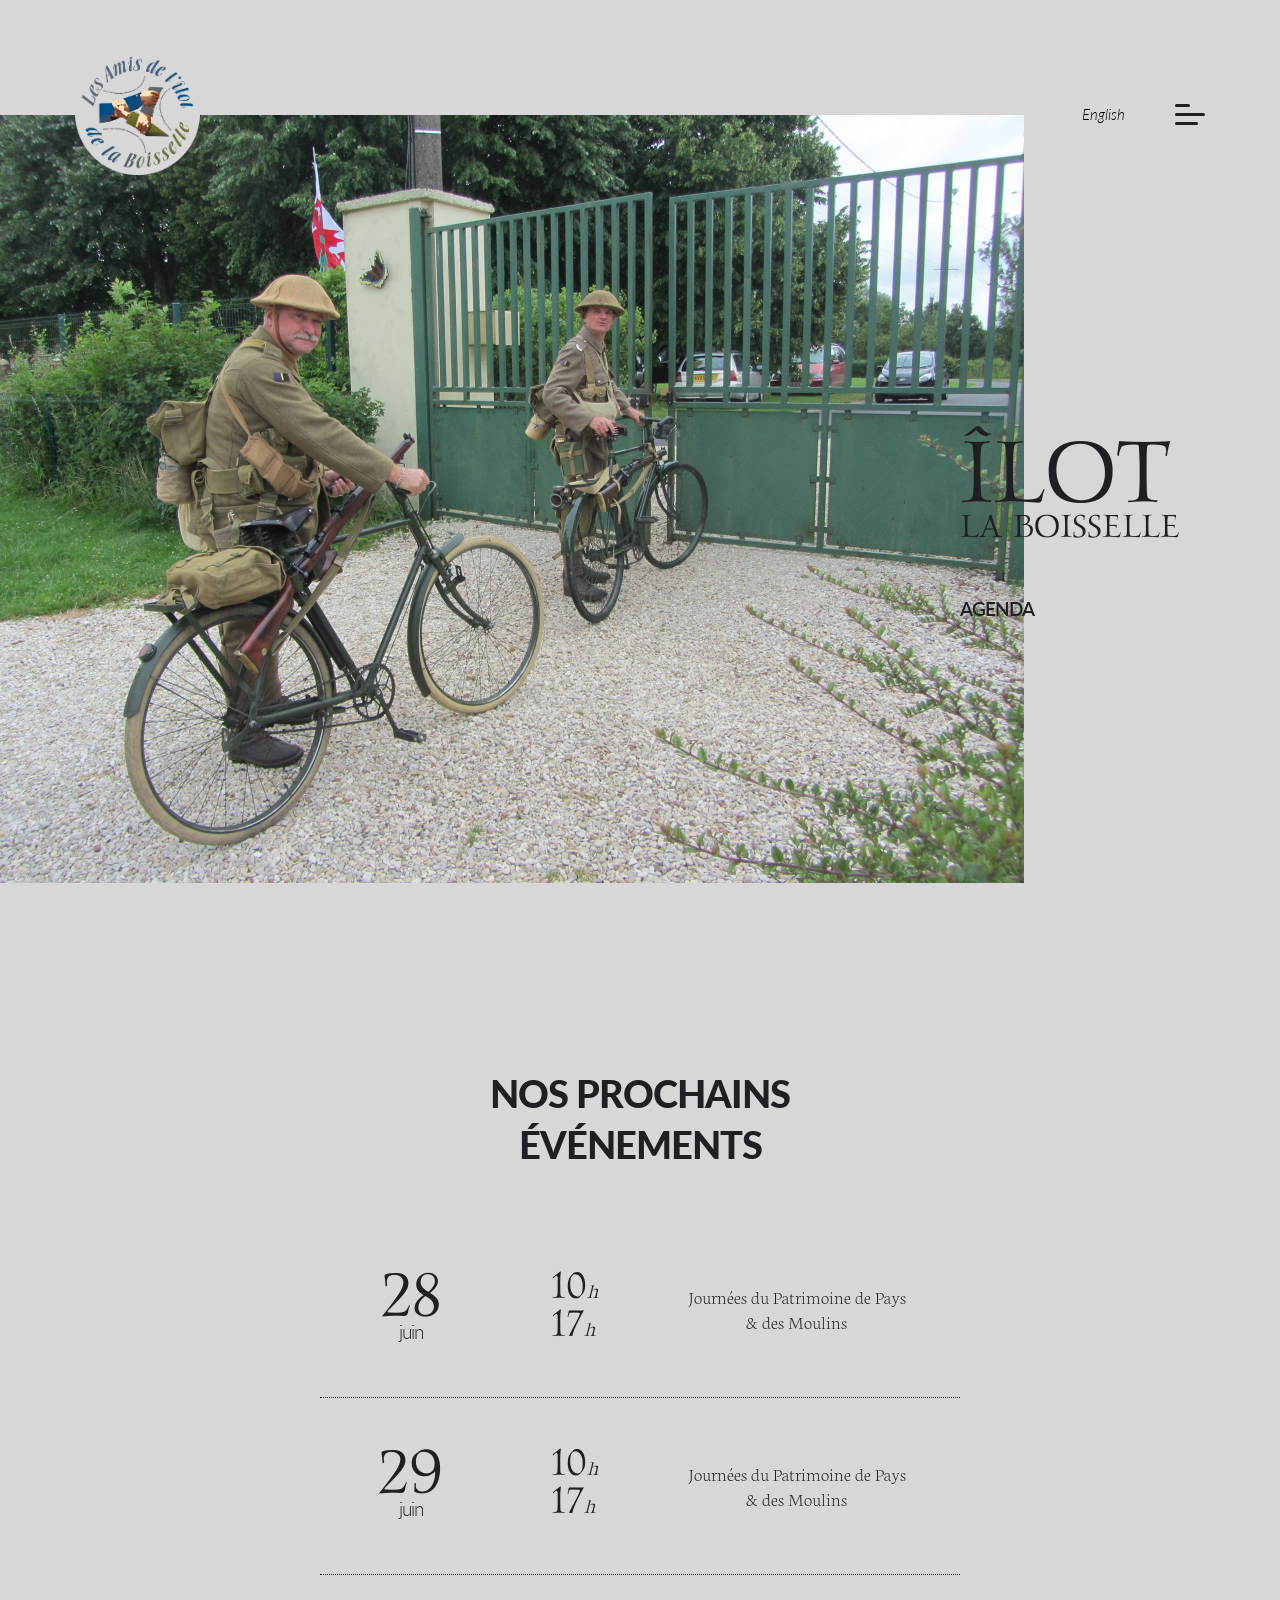
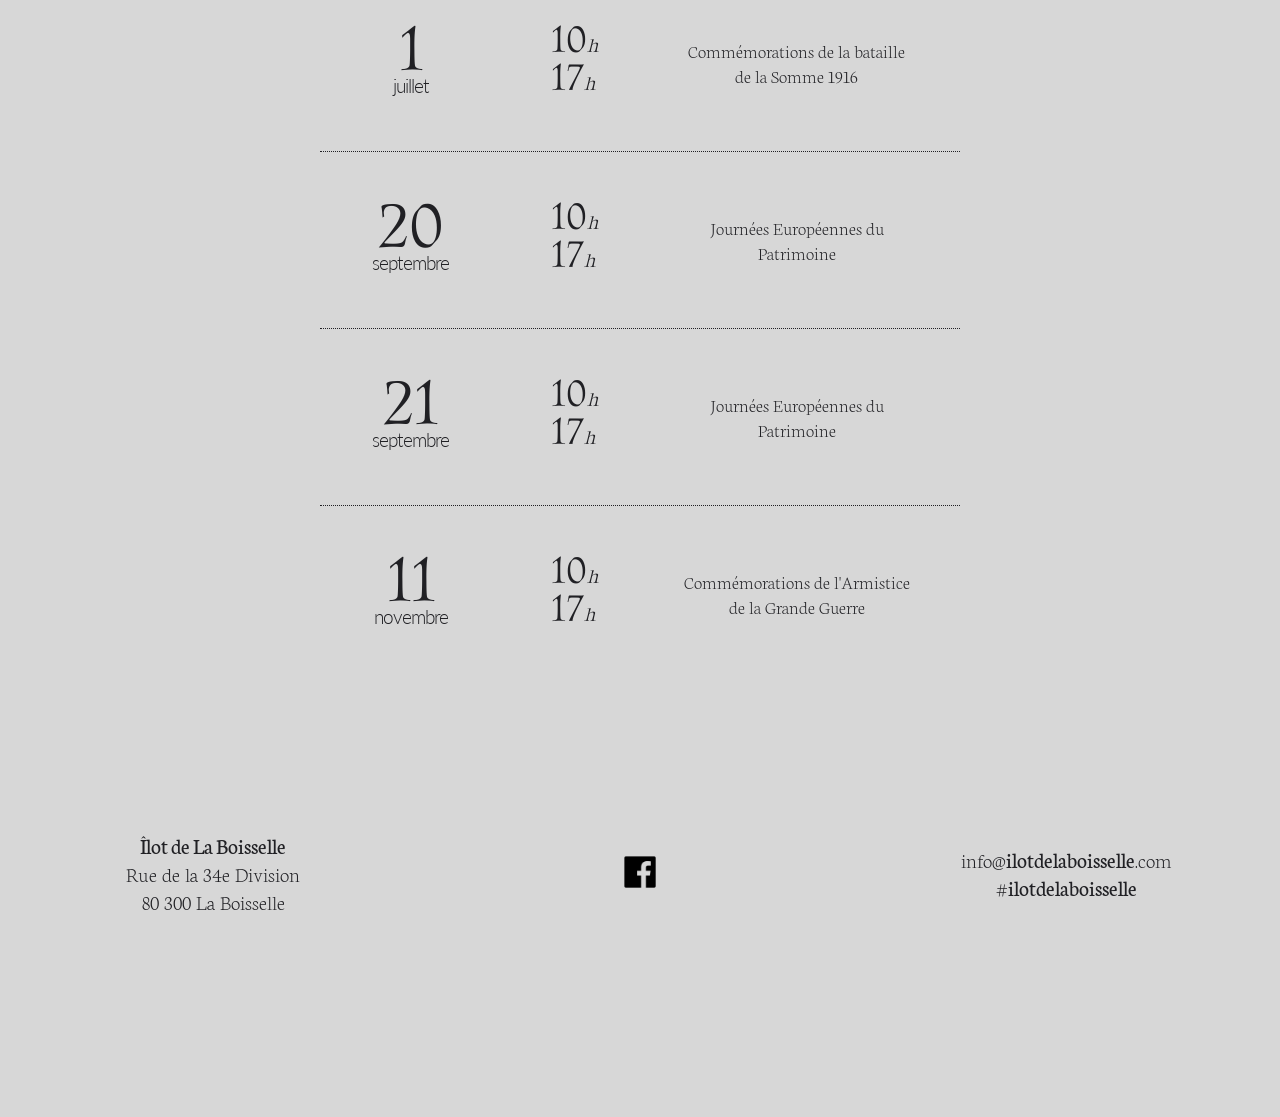
==== agenda.html @ f4444aa7 "Static website" ====
<!DOCTYPE html>
<html lang="fr">
<head>
<title>&Icirc;lot de La Boisselle - Agenda</title>

<meta name="viewport" content="width=device-width, initial-scale=1">

<link rel="stylesheet" href="./css/style.css">
<link rel="stylesheet" href="./css/navBar.css">
<link rel="stylesheet" href="./css/homepage.css">
<link rel="stylesheet" href="./css/histoire.css">

<link rel="shortcut icon" href="./img/favicon/favicon.ico">
<link rel="apple-touch-icon" href="./img/favicon/apple-touch-icon.png">
<link rel="apple-touch-icon" sizes="72x72" href="./img/favicon/apple-touch-icon-72x72.png">
<link rel="apple-touch-icon" sizes="114x114" href="./img/favicon/apple-touch-icon-114x114.png">

</head>
<body>

    <header>
        <div class="logo">
            <a href="https://www.ilotdelaboisselle.com/"><img src="./img/amis-ilot.png" alt="Homepage"></a>
        </div>
        <div class="menu">
            <div class="languages">
                <a href="./en/calendar.html">English</a>
            </div>
            <div class="nav">
                <label for="check">
                    <input type="checkbox" id="check" onclick="openNav(this)"/>
                        <span></span>
                        <span></span>
                        <span></span>
                </label>
            </div>
        </div>
        <div id="myNav" class="overlay">
            <div id="myContent" class="overlay-content">
                <div class="container">
                    <a href="./histoire.html">Le champ de bataille</a>
                    <a href="./visite.html">Pr&eacute;parer votre visite</a>
                    <a href="./les-amis.html">Les Amis de l'&Icirc;lot</a>
                    <a href="./agenda.html">Agenda</a>
                </div>
                <div class="overlay-footer">
                    <div class="overlay-footer-social">
                        <a href="https://www.facebook.com/ilotdelaboisselle" target="_blank"><img src="./img/facebook.png"></a>
                    </div>
                    <div class="overlay-footer-contact">
                        <a href="mailto: info@ilotdelaboisselle.com">info@<span class="footer-bold">ilotdelaboisselle</span>.com</a>
                    </div>
                </div>
            </div>
        </div>
    </header>

    <div class="top-histoire">
        <div class="top-img-histoire"><img src="./img/events-2.jpg"></div>
        <div class="top-title-histoire">
            <span class="top-title-ilot-histoire">&icirc;lot</span>
            <span class="top-title-la-boisselle-histoire">La Boisselle</span>
            <span class="top-title-site-histoire">Agenda</span>
        </div>
    </div>

    <div class="article">
        <h2 class="article-title">Nos prochains<br/>&eacute;v&eacute;nements</h2>
        <br/>
        <!-- <div class="events">
            <div class="events-date">
                <p class="events-date-day">5</p>
                <p class="events-date-month">f&eacute;vrier</p>
            </div>
            <div class="events-time">
                <p class="events-time-p">10<span class="events-time-hour">h</span></p>
                <p class="events-time-p">12<span class="events-time-hour">h</span></p>
            </div>
            <div class="events-desc">
                <p class="events-desc-p">Assembl&eacute;e G&eacute;n&eacute;rale des Amis de l'&icirc;lot</p>
            </div>
        </div>
        <div class="events-line"></div> -->
        <div class="events">
            <div class="events-date">
                <p class="events-date-day">28</p>
                <p class="events-date-month">juin</p>
            </div>
            <div class="events-time">
                <p class="events-time-p">10<span class="events-time-hour">h</span></p>
                <p class="events-time-p">17<span class="events-time-hour">h</span></p>
            </div>
            <div class="events-desc">
                <p class="events-desc-p">Journ&eacute;es du Patrimoine de Pays & des Moulins</p>
            </div>
        </div>
        <div class="events-line"></div>
        <div class="events">
            <div class="events-date">
                <p class="events-date-day">29</p>
                <p class="events-date-month">juin</p>
            </div>
            <div class="events-time">
                <p class="events-time-p">10<span class="events-time-hour">h</span></p>
                <p class="events-time-p">17<span class="events-time-hour">h</span></p>
            </div>
            <div class="events-desc">
                <p class="events-desc-p">Journ&eacute;es du Patrimoine de Pays & des Moulins</p>
            </div>
        </div>
        <div class="events-line"></div>
        <div class="events">
            <div class="events-date">
                <p class="events-date-day">1</p>
                <p class="events-date-month">juillet</p>
            </div>
            <div class="events-time">
                <p class="events-time-p">10<span class="events-time-hour">h</span></p>
                <p class="events-time-p">17<span class="events-time-hour">h</span></p>
            </div>
            <div class="events-desc">
                <p class="events-desc-p">Comm&eacute;morations de la bataille de la Somme 1916</p>
            </div>
        </div>
        <div class="events-line"></div>
        <div class="events">
            <div class="events-date">
                <p class="events-date-day">20</p>
                <p class="events-date-month">septembre</p>
            </div>
            <div class="events-time">
                <p class="events-time-p">10<span class="events-time-hour">h</span></p>
                <p class="events-time-p">17<span class="events-time-hour">h</span></p>
            </div>
            <div class="events-desc">
                <p class="events-desc-p">Journ&eacute;es Europ&eacute;ennes du Patrimoine</p>
            </div>
        </div>
        <div class="events-line"></div>
        <div class="events">
            <div class="events-date">
                <p class="events-date-day">21</p>
                <p class="events-date-month">septembre</p>
            </div>
            <div class="events-time">
                <p class="events-time-p">10<span class="events-time-hour">h</span></p>
                <p class="events-time-p">17<span class="events-time-hour">h</span></p>
            </div>
            <div class="events-desc">
                <p class="events-desc-p">Journ&eacute;es Europ&eacute;ennes du Patrimoine</p>
            </div>
        </div>
        <div class="events-line"></div>
        <div class="events">
            <div class="events-date">
                <p class="events-date-day">11</p>
                <p class="events-date-month">novembre</p>
            </div>
            <div class="events-time">
                <p class="events-time-p">10<span class="events-time-hour">h</span></p>
                <p class="events-time-p">17<span class="events-time-hour">h</span></p>
            </div>
            <div class="events-desc">
                <p class="events-desc-p">Comm&eacute;morations de l'Armistice de la Grande Guerre</p>
            </div>
        </div>
    </div>

    <div class="footer">
        <div class="address">
            <p><span class="footer-bold">&Icirc;lot de La Boisselle</span></p>
            <p>Rue de la 34e Division</p>
            <p>80 300 La Boisselle</p>
        </div>
        <div class="social">
            <a href="https://www.facebook.com/ilotdelaboisselle" target="_blank"><img src="./img/facebook.png"></a>
        </div>
        <div class="contact">
            <a href="mailto: info@ilotdelaboisselle.com">info@<span class="footer-bold">ilotdelaboisselle</span>.com</a>
            <p>#<span class="footer-bold">ilotdelaboisselle</span></p>
        </div>
    </footer>

    <script src="./js/animation.js"></script>

</body>
</html>
---- css/style.css ----
@import url('https://fonts.googleapis.com/css2?family=Lato:ital,wght@0,100;0,300;0,400;0,700;0,900;1,100;1,300;1,400;1,700;1,900&display=swap');
@import url('https://fonts.googleapis.com/css2?family=Neuton:ital,wght@0,200;0,300;0,400;0,700;0,800;1,400&display=swap');
@import url('https://fonts.googleapis.com/css?family=Source+Sans+Pro:200,300,400,600,700,900');
@import url('https://fonts.googleapis.com/css2?family=Gideon+Roman&display=swap');
@import url('https://fonts.googleapis.com/css2?family=Josefin+Slab:ital,wght@0,100;0,200;0,300;0,400;0,500;0,600;0,700;1,100;1,200;1,300;1,400;1,500;1,600;1,700&display=swap');

html, body{
    margin: 0 auto;
    height: 100%;
    width: 100%;
    font-family: 'Lato', sans-serif;
    font-weight: 400;
    color: rgb(32,32,36);
    background-color: rgb(215,215,215);
}
strong{
    font-family: 'Lato', sans-serif;
    font-weight: 900;
    text-transform: uppercase;
}
.illustration{
    margin: 0 auto;
    width: 50%;
    text-align: center;
}
.illustration-source{
    padding: 0;
    font-family: 'Neuton', serif;
    font-size: 15px;
    font-style: italic;
    line-height: 0;
    color: rgb(162,162,166);
}
.footer{
    width: 100%;
    display: flex;
    flex-direction: row;
    justify-content: center;
    align-items: center;
    align-content: center;
    font-family: 'Neuton', serif;
    padding: 0 0 200px 0;
}
.footer-bold{
    font-weight: 400;
}
.address{
    width: 33.33333%;
    font-size: 1.7vw;
    font-weight: 200;
    line-height: 2.2vw;
    text-align: center;
}
.address p{
    margin: 0;
}
.social{
    width: 33.33333%;
    text-align: center;
}
.social img{
    height: 50px;
}
.contact{
    width: 33.33333%;
    font-size: 1.7vw;
    font-weight: 200;
    line-height: 2.2vw;
    text-align: center;
}
.contact p{
    margin: 0;
}
.contact a{
    color: rgb(32,32,36);
    text-decoration: none;
}


@keyframes wipe-enter {
	0% {
        opacity: 0%;
		transform: translateY(200px);
	}
    25% {
        opacity: 0%;
    }
    100% {
        opacity: 100%;
    }
}
@media (prefers-reduced-motion: no-preference) {
    .article-animation {
        animation: wipe-enter 2.5s 1;
    }
  }


@media only screen and (min-width: 768px) and (max-width: 959px) and (orientation:portrait) {
	.illustration{
        width: 70%;
    }
    .footer{
        padding: 0 0 100px 0;
    }
    .address{
        font-size: 2vw;
        line-height: 2.5vw;
    }
    .contact{
        font-size: 2vw;
        line-height: 2.5vw;
    }
}
@media only screen and (min-width: 768px) and (max-width: 959px) and (orientation:landscape) {
	.illustration{
        width: 60%;
    }
    .footer{
        padding: 0 0 75px 0;
    }
    .address{
        font-size: 2vw;
        line-height: 2.5vw;
    }
    .contact{
        font-size: 2vw;
        line-height: 2.5vw;
    }
}
@media only screen and (max-width: 767px) {
    .illustration{
        width: 90%;
    }
    .footer{
        padding: 0 0 75px 0;
        flex-direction: column;
    }
    .address{
        width: 100%;
        font-size: 4vw;
        line-height: 4.5vw;
        margin-bottom: 30px;
    }
    .social{
        width: 100%;
        margin-bottom: 30px;
    }
    .social img{
        height: 40px;
    }
    .contact{
        width: 100%;
        font-size: 4vw;
        line-height: 4.5vw;
    }
}
---- css/navBar.css ----
header{
    opacity: 0%;
    position: fixed;
    width: 100%;
    display: flex;
    flex-direction: row;
    flex-wrap: nowrap;
    justify-content: space-between;
    align-items: center;
    align-content: center;
    margin-top: 50px;
    z-index: 2;

    animation-name: appearAnim;
    animation-delay: 2s;
    animation-duration: 2s;
    -webkit-animation-fill-mode: forwards;
    -moz-animation-fill-mode: forwards;
    -ms-animation-fill-mode: forwards;
    -o-animation-fill-mode: forwards;
    animation-fill-mode: forwards;
}
@keyframes appearAnim {
    0% {opacity: 0%;}
    100% {opacity: 100%;}
}
.logo{
    margin-left: 75px;
    z-index: 2;
}
.logo img{
    width: 125px;
    height: 125px;
}
.menu{
    margin-right: 75px;
    z-index: 2;
}
.menu a{
    margin-right: 50px;
    text-decoration: none;
}
.languages{
    display: inline-block;
    margin-top: 3px;
}
.languages a{
    margin-right: 50px;
    font-family: 'Lato', sans-serif;
    font-size: 15px;
    font-weight: 300;
    font-style: italic;
    color: black;
    outline: none;
    border: none;
    background-color: transparent;
}
.nav{
    float: right;
}
label{
    display: flex;
    flex-direction: column;
    width: 30px;
    cursor: pointer;
}
label span{
    background: rgb(32, 32, 36);
    border-radius: 5px;
    height: 3px;
    margin: 3px 0;
    transition: 1s  cubic-bezier(0.68, -0.6, 0.32, 1.6);
}
span:nth-of-type(1){
    width: 50%;
}
span:nth-of-type(2){
    width: 100%;
}
span:nth-of-type(3){
    width: 75%;
}
input[type="checkbox"]{
    display: none;
}
input[type="checkbox"]:checked ~ span:nth-of-type(1){
    transform-origin: bottom;
    transform: rotatez(45deg) translate(5px,0px)
}
input[type="checkbox"]:checked ~ span:nth-of-type(2){
    transform-origin: top;
    transform: rotatez(-45deg)
}
input[type="checkbox"]:checked ~ span:nth-of-type(3){
    transform-origin: bottom;
    width: 50%;
    transform: translate(13px,-5px) rotatez(45deg);
}
.overlay{
    height: 0%;
    width: 100%;
    position: fixed;
    z-index: 1;
    overflow: hidden;
    transition: 1s;
    top: 0;
    left: 0;
    background-color: rgb(215,215,215);
}
.overlay-content{
    opacity: 0%;
    transition: 2.5s;
    height: 100%;
    display: flex;
    flex-direction: column;
    justify-content: center;
    align-items: center;
    text-align: center;
}
.container a { 
    padding: 15px;
    font-weight: 900;
    font-style: normal;
    text-transform: uppercase;
    text-decoration: none;
    font-size: 2.5vw;
    color: rgb(32,32,36);
    display: block;
    transition: 0.3s; 
}
.container a:hover, .container a:focus { 
    color: rgb(32,32,36); 
}
.overlay-footer{
    position: absolute;
    bottom: 0;
    width: 100%;
    margin-bottom: 50px;
    display: flex;
    flex-direction: row;
    justify-content: space-between;
    align-items: center;
    text-align: center;
    font-family: 'Neuton', serif;
}
.overlay-footer-social{
    margin-left: 75px;
    text-align: center;
}
.overlay-footer-social img{
    height: 50px;
}
.overlay-footer-contact{
    margin-right: 75px;
    font-size: 1.7vw;
    font-weight: 200;
    line-height: 2.2vw;
    text-align: center;
    text-transform: lowercase;
}
.overlay-footer-contact p{
    margin: 0;
}
.overlay-footer-contact a{
    color: rgb(32,32,36);
    text-decoration: none;
}


@media only screen and (min-width: 768px) and (max-width: 959px) and (orientation:portrait) {
	.container a { 
        padding: 15px;
        font-size: 4.5vw;
    }
    .overlay-footer-contact{
        font-size: 3vw;
    }
}
@media only screen and (min-width: 768px) and (max-width: 959px) and (orientation:landscape) {
	header{
        margin-top: 15px;
    }
    .logo{
        margin-left: 25px;
        z-index: 2;
    }
    .logo img{
        width: 100px;
        height: 100px;
    }
    .menu{
        margin-right: 25px;
        z-index: 2;
    }
    .languages a{
        margin-right: 25px;
    }
    .container a { 
        padding: 10px;
        font-size: 4vw;
    }
    .overlay-footer{
        margin-bottom: 25px;
    }
    .overlay-footer-social{
        margin-left: 25px;
    }
    .overlay-footer-social img{
        height: 40px;
    }
    .overlay-footer-contact{
        margin-right: 25px;
        font-size: 2vw;
    }
}
@media only screen and (max-width: 767px) {
    header{
        margin-top: 25px;
    }
    .logo{
        margin-left: 25px;
        z-index: 2;
    }
    .logo img{
        width: 100px;
        height: 100px;
    }
    .menu{
        margin-right: 25px;
        z-index: 2;
    }
    .languages a{
        margin-right: 25px;
    }
    .container a { 
        padding: 15px;
        font-size: 5.5vw;
    }
    .overlay-footer{
        margin-bottom: 25px;
    }
    .overlay-footer-social{
        margin-left: 25px;
    }
    .overlay-footer-social img{
        height: 40px;
    }
    .overlay-footer-contact{
        margin-right: 25px;
        font-size: 4vw;
    }
}
---- css/homepage.css ----
.top{
	position: relative;
    margin: auto 0;
	width: 100%;
    height: auto;
}
.top-title{
    position: absolute;
    top: 50%;
    left: 75%;
    width: 25%;
    display: flex;
    flex-direction: column;
    opacity: 0%;

    animation-name: appearAnim;
    animation-delay: 1s;
    animation-duration: 2s;
    -webkit-animation-fill-mode: forwards;
    -moz-animation-fill-mode: forwards;
    -ms-animation-fill-mode: forwards;
    -o-animation-fill-mode: forwards;
    animation-fill-mode: forwards;
}
.top-title-ilot{
    font-family: 'Gideon Roman', serif;
    font-size: 7.1vw;
    line-height: 5vw;
    text-transform: uppercase;
}
.top-title-la-boisselle{
    font-family: 'Gideon Roman', serif;
    font-size: 2.6vw;
    line-height: normal;
    text-transform: uppercase;
}
.top-title-site{
    margin-top: 50px;
    font-family: 'Lato', sans-serif;
    font-weight: 600;
    font-size: 1.5vw;
    letter-spacing: -1px;
    line-height: normal;
    text-transform: uppercase;
}
.top-img img{
    position: relative;
    margin-top: 115px;
    left: 0;
    width: 80%;
    opacity: 0%;

    animation-name: appearAnim;
    animation-duration: 2s;
    -webkit-animation-fill-mode: forwards;
    -moz-animation-fill-mode: forwards;
    -ms-animation-fill-mode: forwards;
    -o-animation-fill-mode: forwards;
    animation-fill-mode: forwards;
}
.article{
    margin: 0 auto;
    padding: 150px 0 150px 0;
    float: clear;
    width: 50%;
    text-align: center;
}
.article-title{
    font-family: 'Lato', sans-serif;
    font-size: 3vw;
    font-weight: 900;
    letter-spacing: -1px;
    line-height: 4vw;
    text-transform: uppercase;
}
.article-desc{
    font-family: 'Neuton', serif;
    font-size: 1.5vw;
    font-weight: 200;
    line-height: 2.5vw;
}
.article-link{
	margin: 75px 0 75px 0;
}
.article-link a{
	font-family: 'Lato', sans-serif;
	font-size: 22px;
	font-weight: 900;
	letter-spacing: -1px;
	text-transform: uppercase;
	padding: 20px 35px 20px 35px;
	color: rgb(32, 32, 36);
	border: 2px solid rgb(32, 32, 36);;
    text-decoration: none;
}
.article-link a:hover{
	color: rgb(215,215,215);
	background-color: rgb(32, 32, 36);;
}
#myVideo{
    display: flex;
    flex-direction: row;
    width: inherit;
    justify-content: center;
    align-items: center;
    text-align: center;
}
.article-images{
	height: 700px;
	background-attachment: none;
	background-position: center center;
	-moz-background-size: cover;
	-webkit-background-size: cover;
	background-size: cover;
  	overflow: hidden;
}
.article-columns-citation{
    display: flex;
    flex-direction: row;
    align-items: center;
    margin: 0 auto;
}
.article-columns{
    display: flex;
    flex-direction: row;
    align-items: center;
    margin: 0 auto;
}
.article-columns-img{
    margin-left: 10%;
    width: 40%;
}
.article-columns-general{
    margin-left: 10%;
    width: 30%;
    font-family: 'Neuton', serif;
    font-size: 1.5vw;
    font-weight: 100;
    line-height: 2.5vw;
}
.article-columns-general h4{
    font-family: 'Neuton', serif;
    font-size: 2.2vw;
    font-style: italic;
    line-height: 4vw;
}
.article-columns-general h5{
    font-family: 'Neuton', serif;
    font-size: 1.5vw;
    font-weight: 200;
    line-height: 2.5vw;
}
.space{
    margin: 200px;
}
.one-two-column{
    width: 50%;
    margin-left: 15%;
    padding-right: 9px;
}
.two-two-column{
    width: 50%;
    margin-right: 15%;
    padding-left: 9px;
}
.events{
    display: flex;
    flex-direction: row;
    justify-content: center;
    align-items: center;
    align-content: center;
		color: rgb(32,32,36);
}
.events-line{
    border-bottom: 1px dotted rgb(32,32,36);
}
.events-date{
    width: 25%;
    padding: 50px;
}
.events-time{
    width: 5%;
    padding: 50px;
}
.events-desc{
    width: 70%;
    padding: 50px;
}
.events-date-day{
    margin: 0;
    font-family: 'Gideon Roman', serif;
    font-size: 5vw;
    line-height: 3.5vw;
}
.events-date-month{
    margin: 0;
    font-family: 'Lato', sans-serif;
    font-weight: 300;
    font-size: 1.5vw;
    letter-spacing: -1px;
}
.events-time-p{
    margin: 0;
    font-family: 'Gideon Roman', serif;
    font-size: 3vw;
    line-height: 2.5vw;
}
.events-time-hour{
    margin: 0;
    font-family: 'Gideon Roman', serif;
    font-size: 1.5vw;
    font-style: italic;
}
.events-desc-p{
    margin: 0;
    font-family: 'Neuton', serif;
    font-size: 1.5vw;
    font-weight: 200;
    line-height: 2vw;
    text-align: center;
}


@media only screen and (min-width: 768px) and (max-width: 959px) and (orientation:portrait) {
	.top-title{
        position: relative;
        top: -20px;
        left: 45%;
        width: 55%;
    }
    .top-title-ilot{
        font-size: 17vw;
        line-height: 11vw;
    }
    .top-title-la-boisselle{
        font-size: 6vw;
    }
    .top-title-site{
        margin-top: 25px;
        font-size: 2.5vw;
    }
    .top-img img{
        margin-top: 130px;
    }
    .article{
        width: 80%;
    }
    .article-title{
        font-size: 4.5vw;
        line-height: normal;
    }
    .article-desc{
        font-size: 2.5vw;
        line-height: normal;
    }
    .article-link a{
        font-size: 20px;
        padding: 20px 30px 20px 30px;
        letter-spacing: 0px;
    }
    .article-columns-citation{
        flex-direction: column;
    }
    .article-columns-img{
        margin-right: 10%;
        width: 60%;
    }
    .article-columns-general{
        margin-left: 20%;
        width: 60%;
    }
    .article-columns-general h4{
        font-size: 3.5vw;
        line-height: 5.5vw;
        text-align: left;
    }
    .article-columns-general h5{
        font-size: 2.5vw;
        line-height: 3.5vw;
        text-align: left;
    }
    .events-date{
        width: 20%;
    }
    .events-time{
        width: 10%;
    }
    .events-desc{
        width: 70%;
    }
    .events-date-day{
        font-size: 8vw;
        line-height: 7vw;
    }
    .events-date-month{
        font-size: 2vw;
    }
    .events-time-p{
        font-size: 5.5vw;
        line-height: 4vw;
    }
    .events-time-hour{
        font-size: 2.5vw;
    }
    .events-desc-p{
        font-size: 2.5vw;
        line-height: 2.5vw;
    }
}
@media only screen and (min-width: 768px) and (max-width: 959px) and (orientation:landscape) {
	.top-title{
        top: 35%;
    }
    .top-title-site{
        margin-top: 15px;
        font-size: 2vw;
    }
    .top-img img{
        margin-top: 70px;
    }
    .article{
        width: 80%;
        padding: 75px 0 75px 0;
    }
    .article-title{
        font-size: 4.5vw;
        line-height: normal;
    }
    .article-desc{
        font-size: 2.5vw;
        line-height: normal;
    }
    .article-link a{
        font-size: 20px;
        padding: 20px 30px 20px 30px;
        letter-spacing: 0px;
    }
    .article-columns-general h4{
        font-size: 2.5vw;
        line-height: 4vw;
    }
    .article-columns-general h5{
        font-size: 1.5vw;
        line-height: 2.5vw;
    }
    .space{
        margin: 75px;
    }
    .events-date{
        width: 20%;
    }
    .events-time{
        width: 10%;
    }
    .events-desc{
        width: 70%;
    }
    .events-date-day{
        font-size: 8vw;
        line-height: 7vw;
    }
    .events-date-month{
        font-size: 2vw;
    }
    .events-time-p{
        font-size: 5.5vw;
        line-height: 4vw;
    }
    .events-time-hour{
        font-size: 2.5vw;
    }
    .events-desc-p{
        font-size: 2.5vw;
        line-height: 2.5vw;
    }
}
@media only screen and (max-width: 767px) {
    .top-title{
        position: relative;
        top: -20px;
        left: 45%;
        width: 55%;
    }
    .top-title-ilot{
        font-size: 20vw;
        line-height: 15vw;
    }
    .top-title-la-boisselle{
        font-size: 7vw;
    }
    .top-title-site{
        margin-top: 25px;
        font-size: 3.5vw;
    }
    .top-img img{
        margin-top: 95px;
    }
    .article{
        padding: 75px 0 75px 0;
        width: 80%;
    }
    .article-title{
        font-size: 6vw;
        line-height: normal;
    }
    .article-desc{
        font-size: 5vw;
        line-height: normal;
    }
    .article-link a{
        font-size: 15px;
        padding: 15px 25px 15px 25px;
        letter-spacing: 0px;
    }
    .article-columns-citation{
        flex-direction: column;
    }
    .article-columns-img{
        margin-right: 10%;
        width: 60%;
    }
    .article-columns-general{
        margin-left: 20%;
        width: 60%;
    }
    .article-columns-general h4{
        font-size: 5vw;
        line-height: 8vw;
        text-align: left;
    }
    .article-columns-general h5{
        font-size: 4vw;
        line-height: 5.5vw;
        text-align: left;
    }
    .one-two-column{
        margin-left: 18px;
    }
    .two-two-column{
        margin-right: 18px;
    }
    .space{
        margin: 75px;
    }
    .events{
        margin: 15px 0 15px 0;
    }
    .events-date{
        width: 25%;
        padding: 10px;
    }
    .events-time{
        width: 15%;
        margin-top: 3px;
        padding: 10px;
    }
    .events-desc{
        width: 60%;
        padding: 10px;
    }
    .events-date-day{
        font-size: 7vw;
        line-height: 6vw;
    }
    .events-date-month{
        font-size: 3.5vw;
    }
    .events-time-p{
        font-size: 5.5vw;
        line-height: 4vw;
    }
    .events-time-hour{
        font-size: 2.5vw;
    }
    .events-desc-p{
        font-size: 4vw;
        line-height: 4vw;
    }
}
---- css/histoire.css ----
.top-histoire{
	position: relative;
    margin: auto 0;
	width: 100%;
    height: auto;
}
.top-title-histoire{
    position: absolute;
    top: 50%;
    left: 75%;
    width: 25%;
    display: flex;
    flex-direction: column;
    opacity: 0%;

    animation-name: appearAnim;
    animation-delay: 1s;
    animation-duration: 2s;
    -webkit-animation-fill-mode: forwards;
    -moz-animation-fill-mode: forwards;
    -ms-animation-fill-mode: forwards;
    -o-animation-fill-mode: forwards;
    animation-fill-mode: forwards;
}
.top-title-ilot-histoire{
    font-family: 'Gideon Roman', serif;
    font-size: 7.1vw;
    line-height: 5vw;
    text-transform: uppercase;
}
.top-title-la-boisselle-histoire{
    font-family: 'Gideon Roman', serif;
    font-size: 2.6vw;
    line-height: normal;
    text-transform: uppercase;
}
.top-title-site-histoire{
    margin-top: 50px;
    font-family: 'Lato', sans-serif;
    font-weight: 600;
    font-size: 1.5vw;
    letter-spacing: -1px;
    line-height: normal;
    text-transform: uppercase;
}
.top-img-histoire img{
    position: relative;
    margin-top: 115px;
    left: 0;
    width: 80%;
    opacity: 0%;

    animation-name: appearAnim;
    animation-duration: 2s;
    -webkit-animation-fill-mode: forwards;
    -moz-animation-fill-mode: forwards;
    -ms-animation-fill-mode: forwards;
    -o-animation-fill-mode: forwards;
    animation-fill-mode: forwards;
}


@media only screen and (min-width: 768px) and (max-width: 959px) and (orientation:portrait) {
	.top-title-histoire{
        position: relative;
        top: -20px;
        left: 45%;
        width: 55%;
    }
    .top-title-ilot-histoire{
        font-size: 17vw;
        line-height: 11vw;
    }
    .top-title-la-boisselle-histoire{
        font-size: 6vw;
    }
    .top-title-site-histoire{
        margin-top: 25px;
        font-size: 2.5vw;
    }
    .top-img-histoire img{
        margin-top: 130px;
    }
}
@media only screen and (min-width: 768px) and (max-width: 959px) and (orientation:landscape) {
	.top-title-histoire{
        top: 35%;
    }
    .top-title-site-histoire{
        margin-top: 15px;
        font-size: 2vw;
    }
    .top-img-histoire img{
        margin-top: 70px;
    }
}
@media only screen and (max-width: 767px) {
    .top-title-histoire{
        position: relative;
        top: -20px;
        left: 45%;
        width: 55%;
    }
    .top-title-ilot-histoire{
        font-size: 20vw;
        line-height: 15vw;
    }
    .top-title-la-boisselle-histoire{
        font-size: 7vw;
    }
    .top-title-site-histoire{
        margin-top: 25px;
        font-size: 3.5vw;
    }
    .top-img-histoire img{
        margin-top: 95px;
    }
}
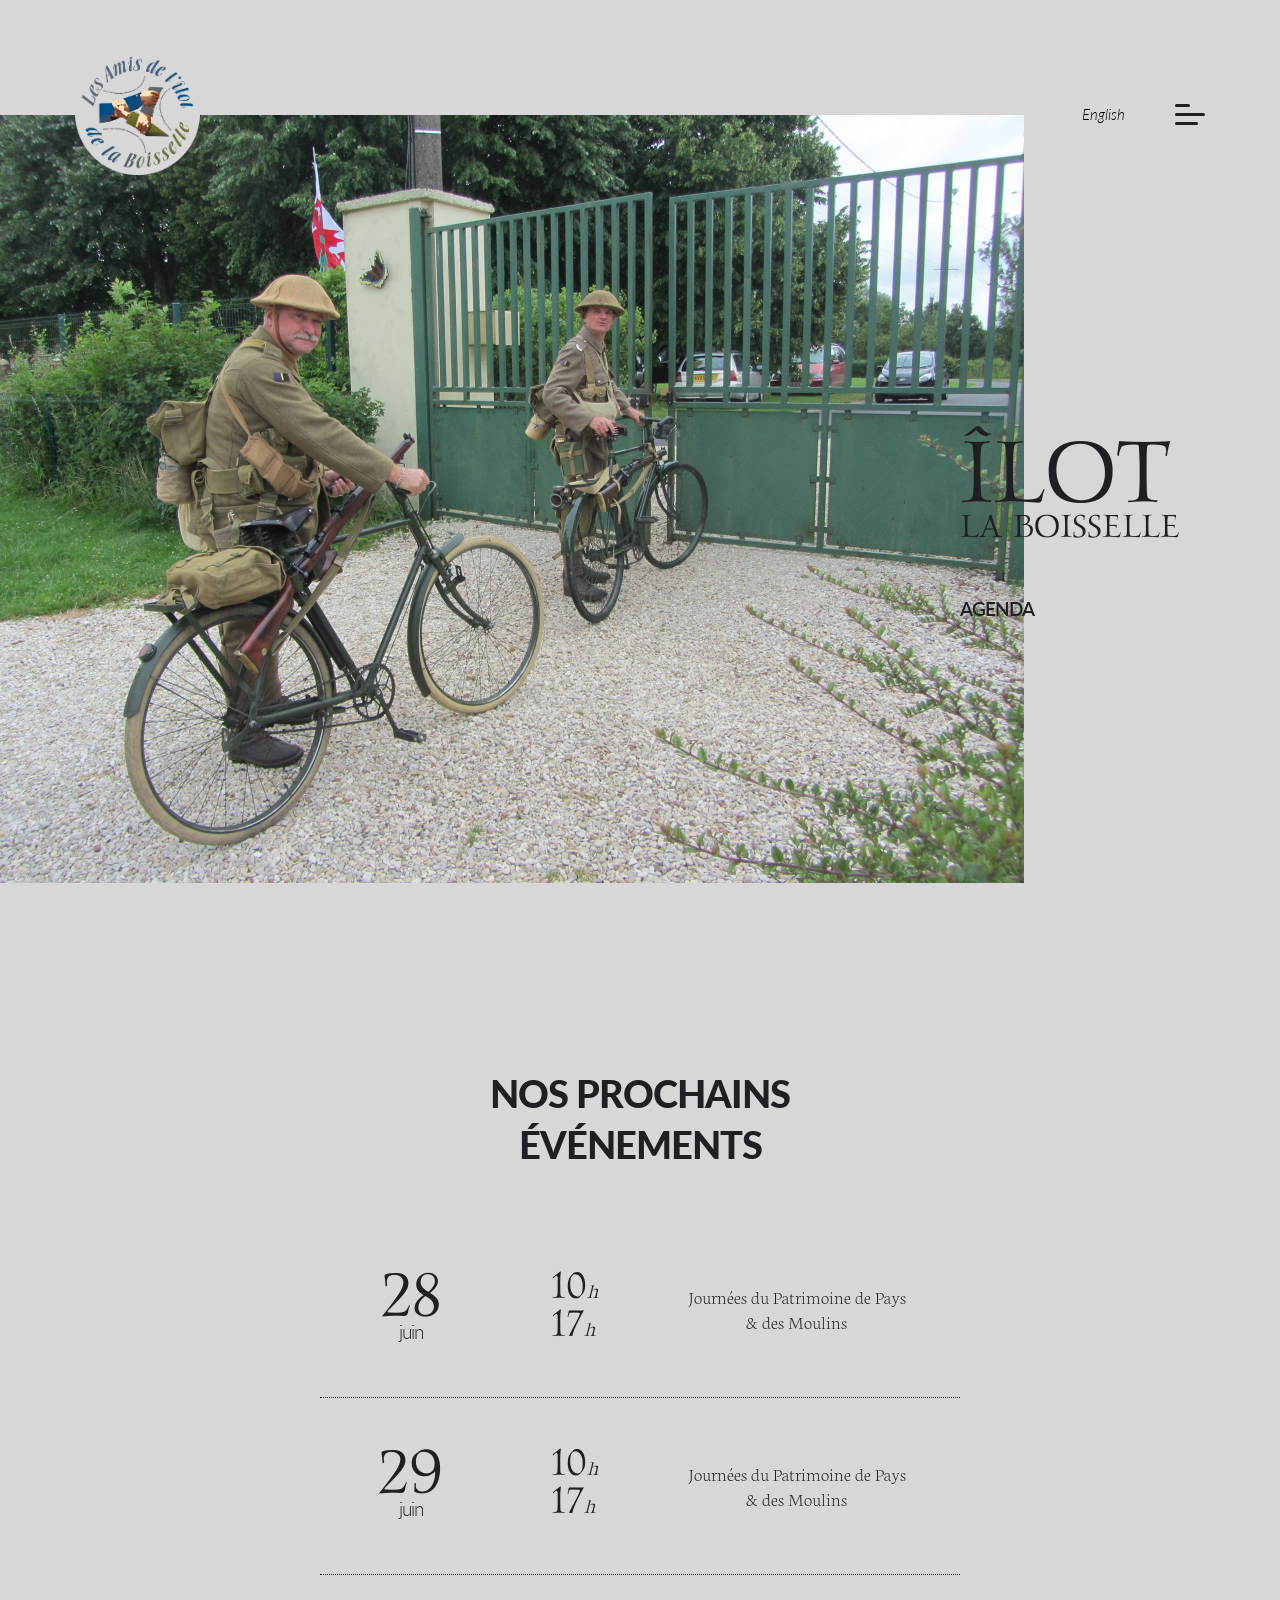
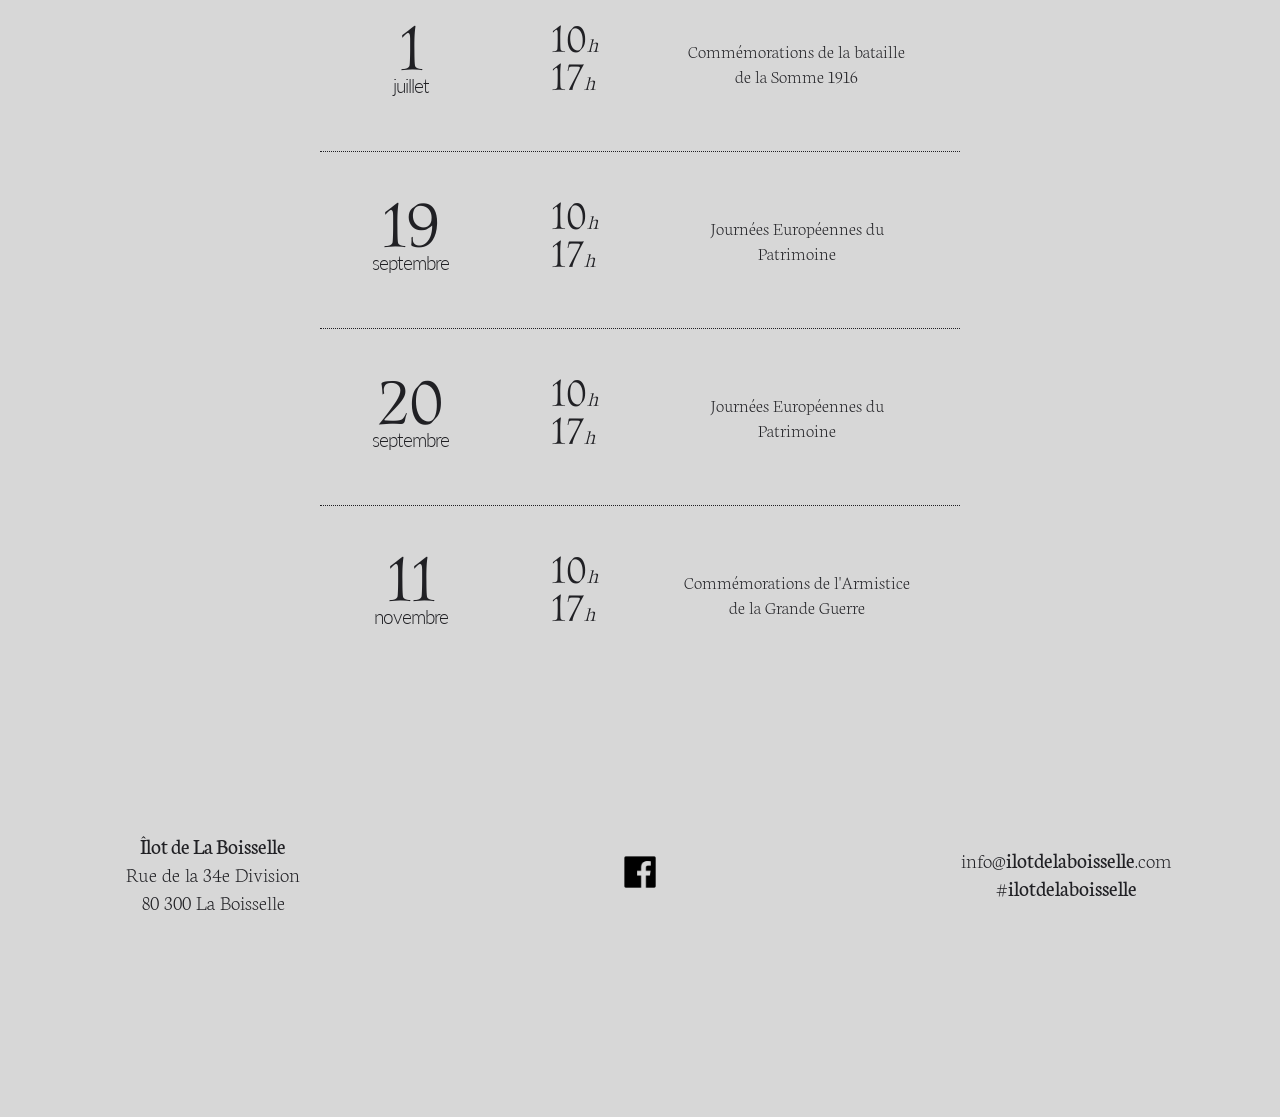
==== commit bb5e571a: "Update event dates in agenda.html" ====
--- a/agenda.html
+++ b/agenda.html
@@ -125,7 +125,7 @@
         <div class="events-line"></div>
         <div class="events">
             <div class="events-date">
-                <p class="events-date-day">20</p>
+                <p class="events-date-day">19</p>
                 <p class="events-date-month">septembre</p>
             </div>
             <div class="events-time">
@@ -139,7 +139,7 @@
         <div class="events-line"></div>
         <div class="events">
             <div class="events-date">
-                <p class="events-date-day">21</p>
+                <p class="events-date-day">20</p>
                 <p class="events-date-month">septembre</p>
             </div>
             <div class="events-time">
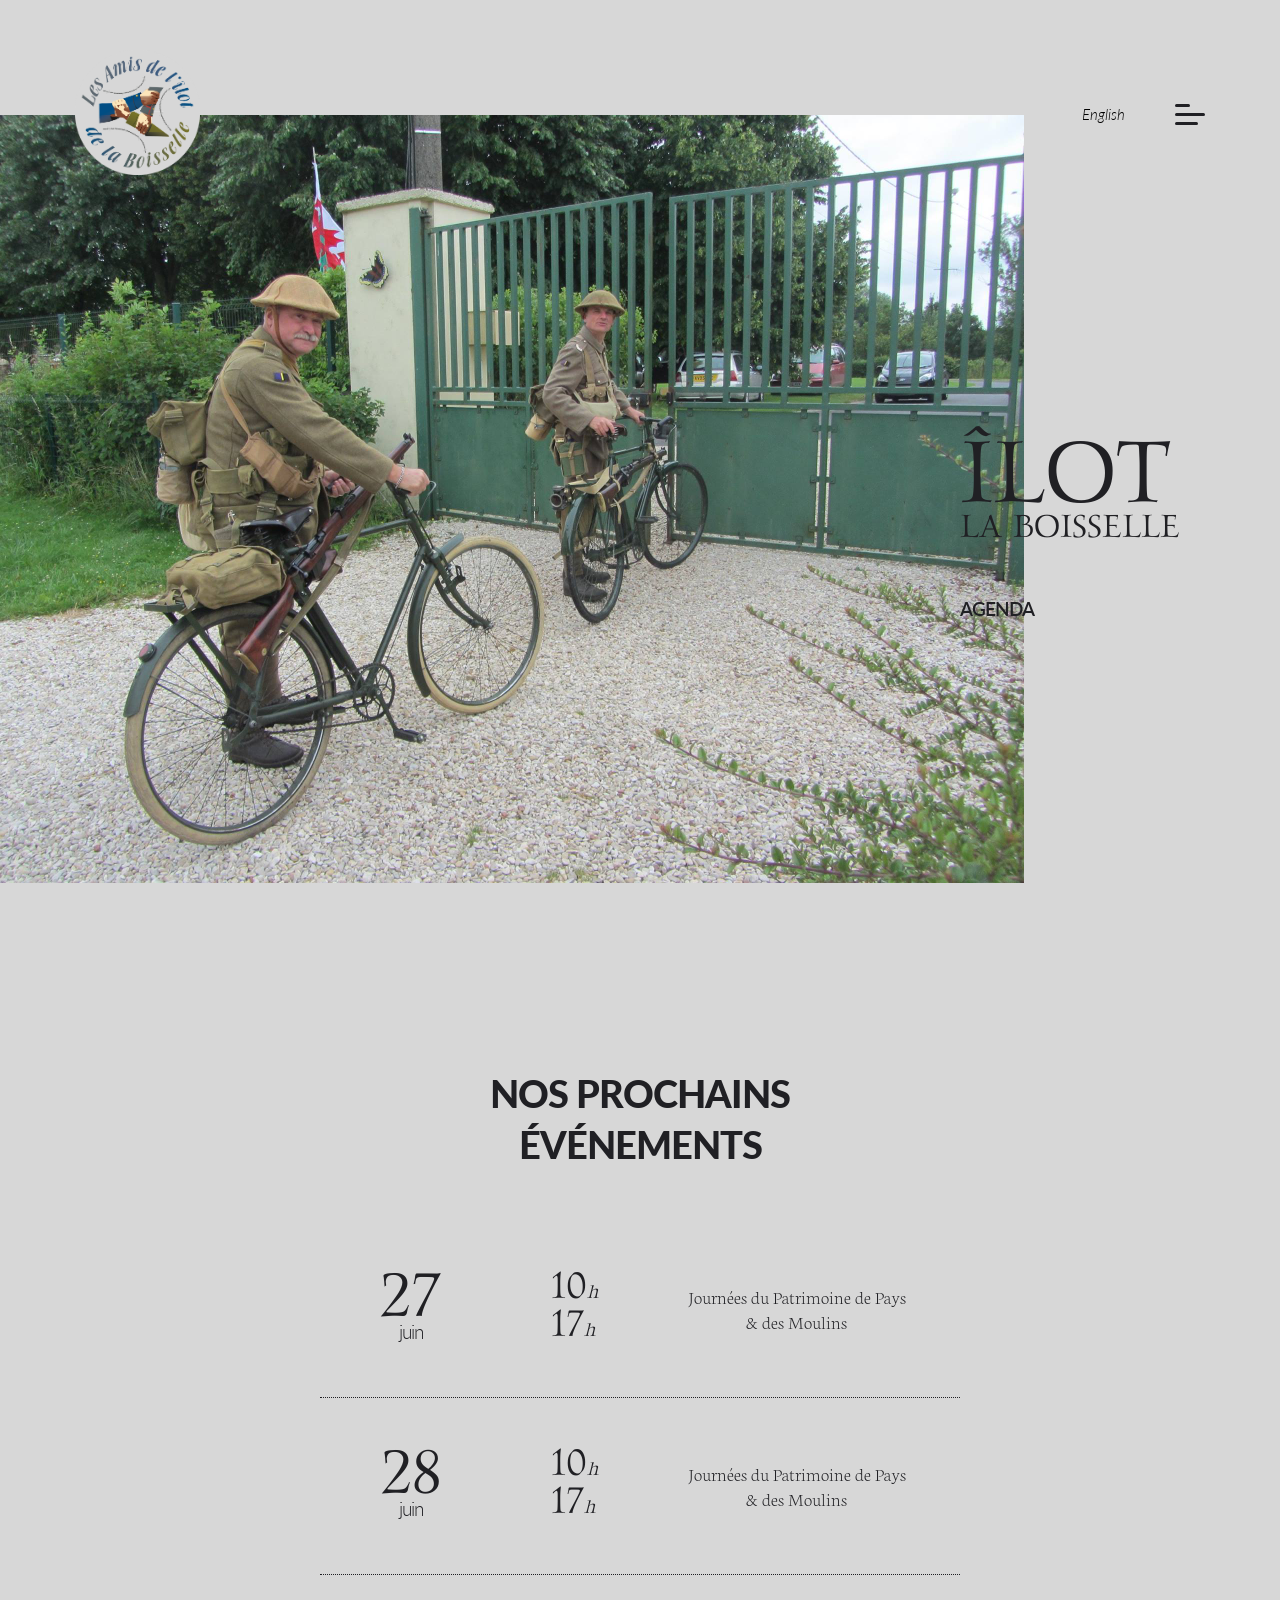
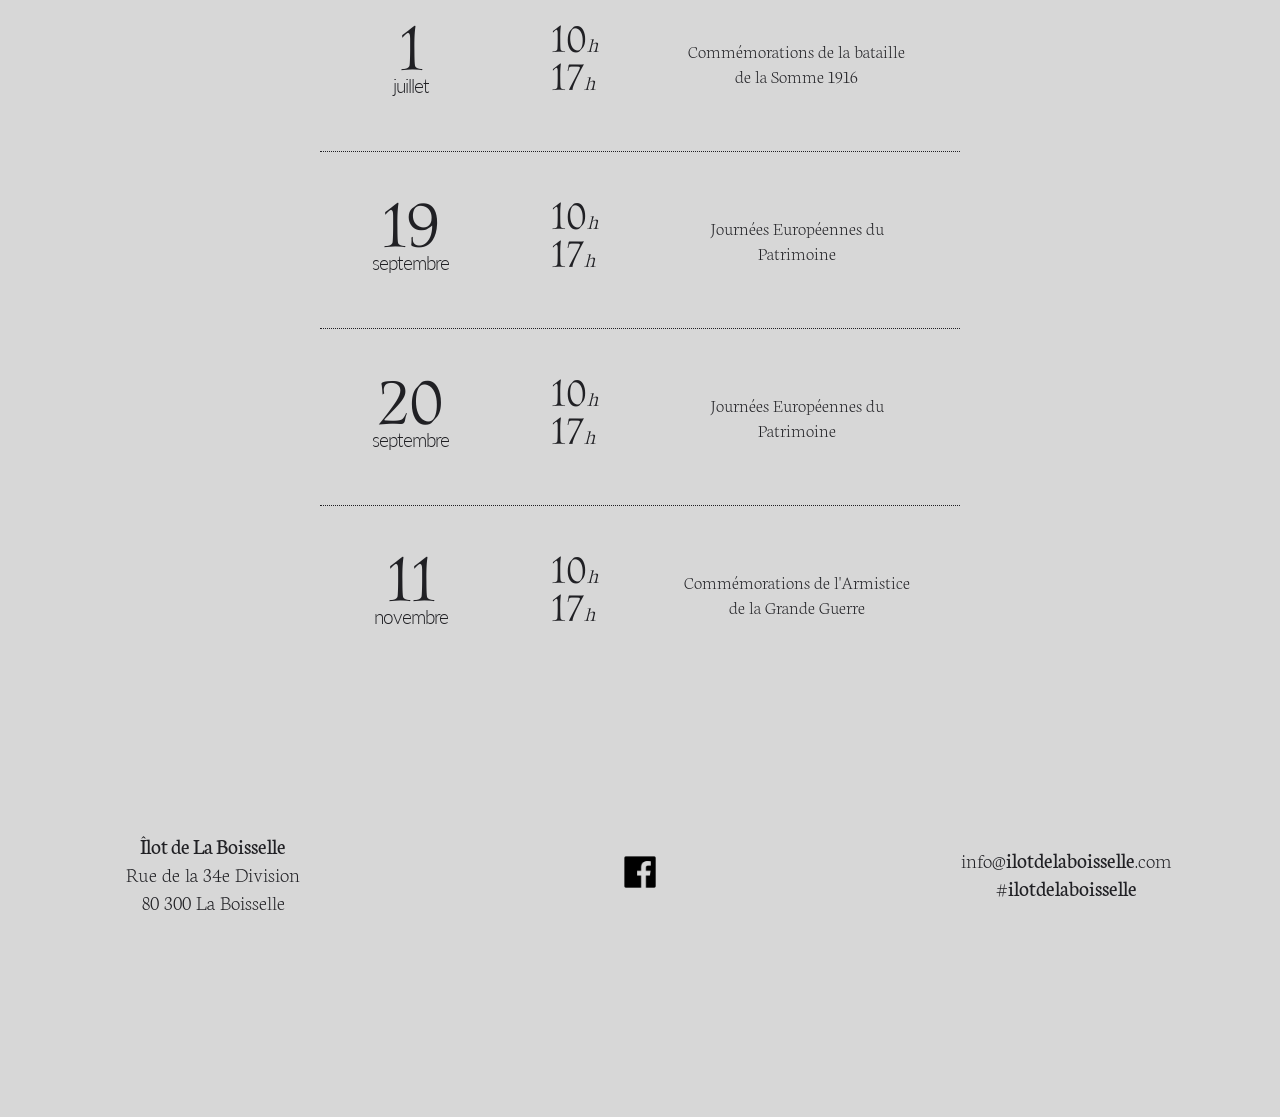
==== commit b9e28363: "Update event dates from 28 and 29 to 27 and 28" ====
--- a/agenda.html
+++ b/agenda.html
@@ -83,7 +83,7 @@
         <div class="events-line"></div> -->
         <div class="events">
             <div class="events-date">
-                <p class="events-date-day">28</p>
+                <p class="events-date-day">27</p>
                 <p class="events-date-month">juin</p>
             </div>
             <div class="events-time">
@@ -97,7 +97,7 @@
         <div class="events-line"></div>
         <div class="events">
             <div class="events-date">
-                <p class="events-date-day">29</p>
+                <p class="events-date-day">28</p>
                 <p class="events-date-month">juin</p>
             </div>
             <div class="events-time">
